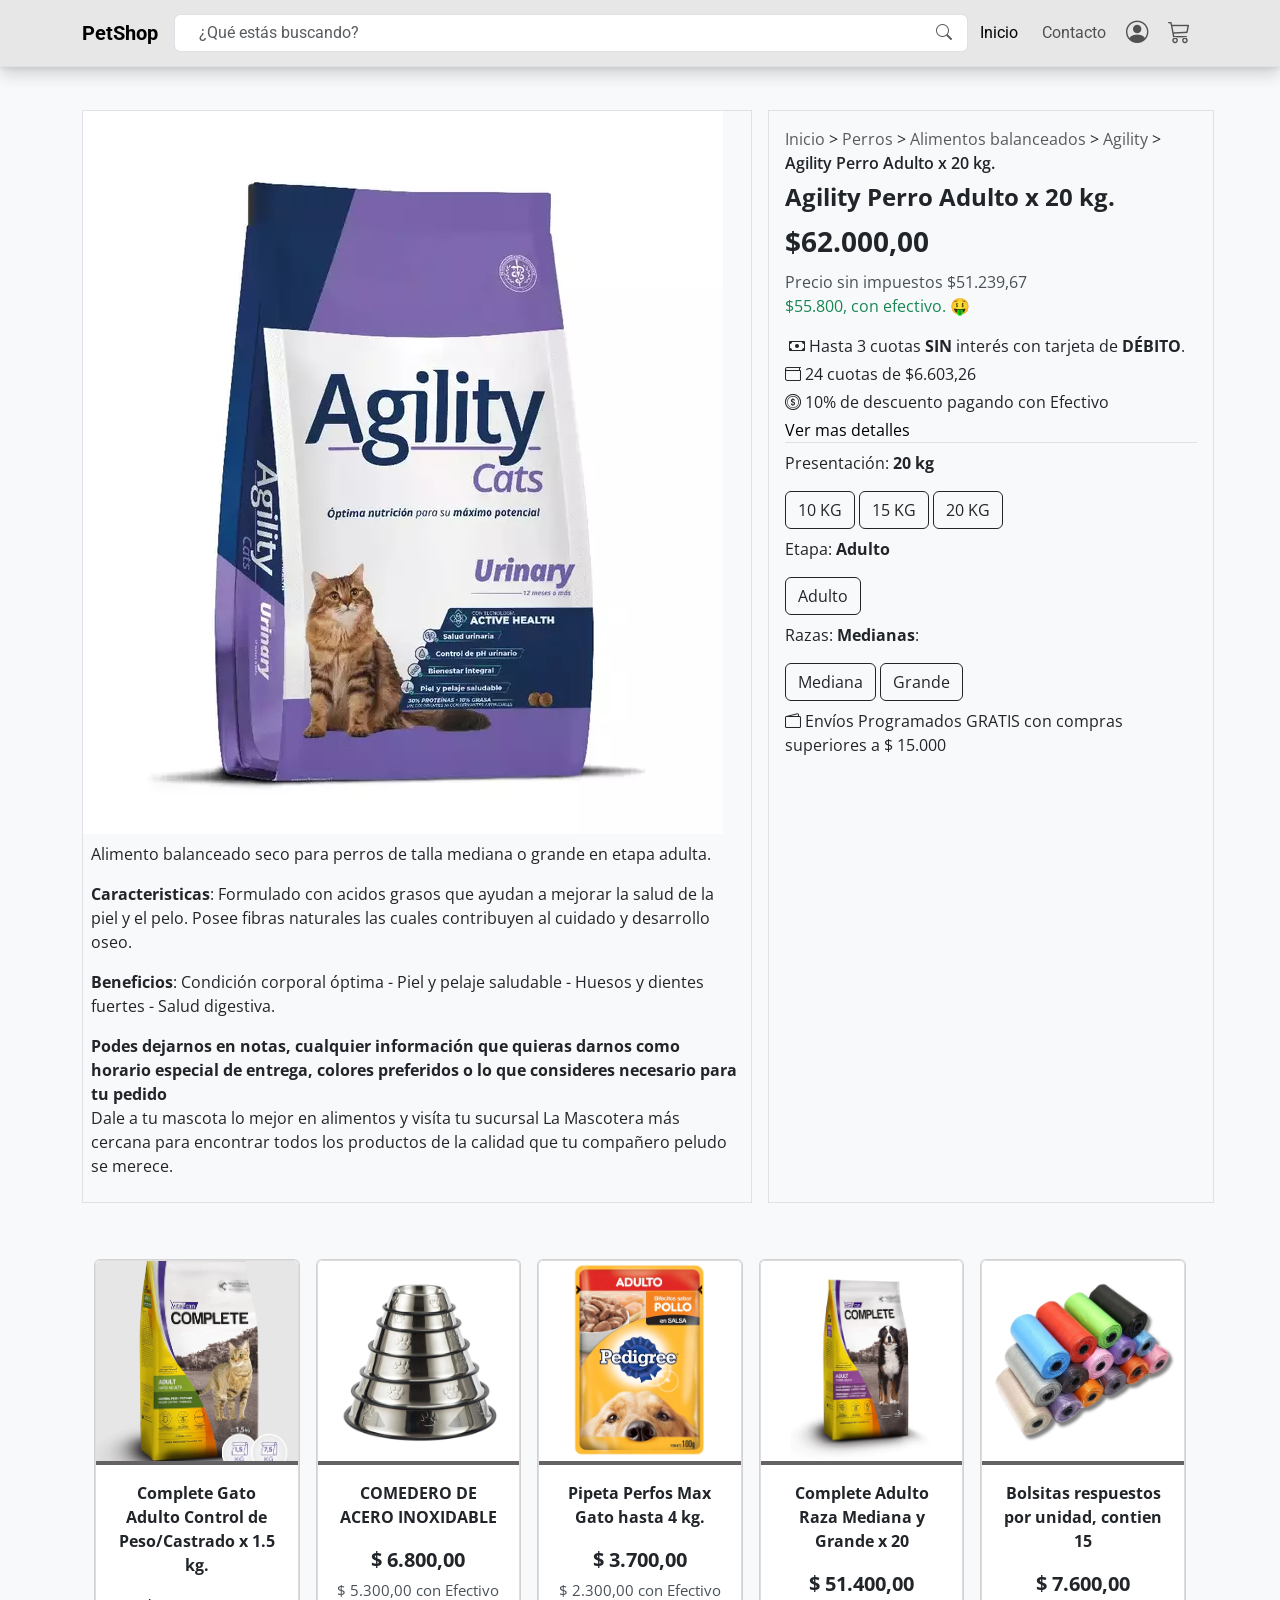
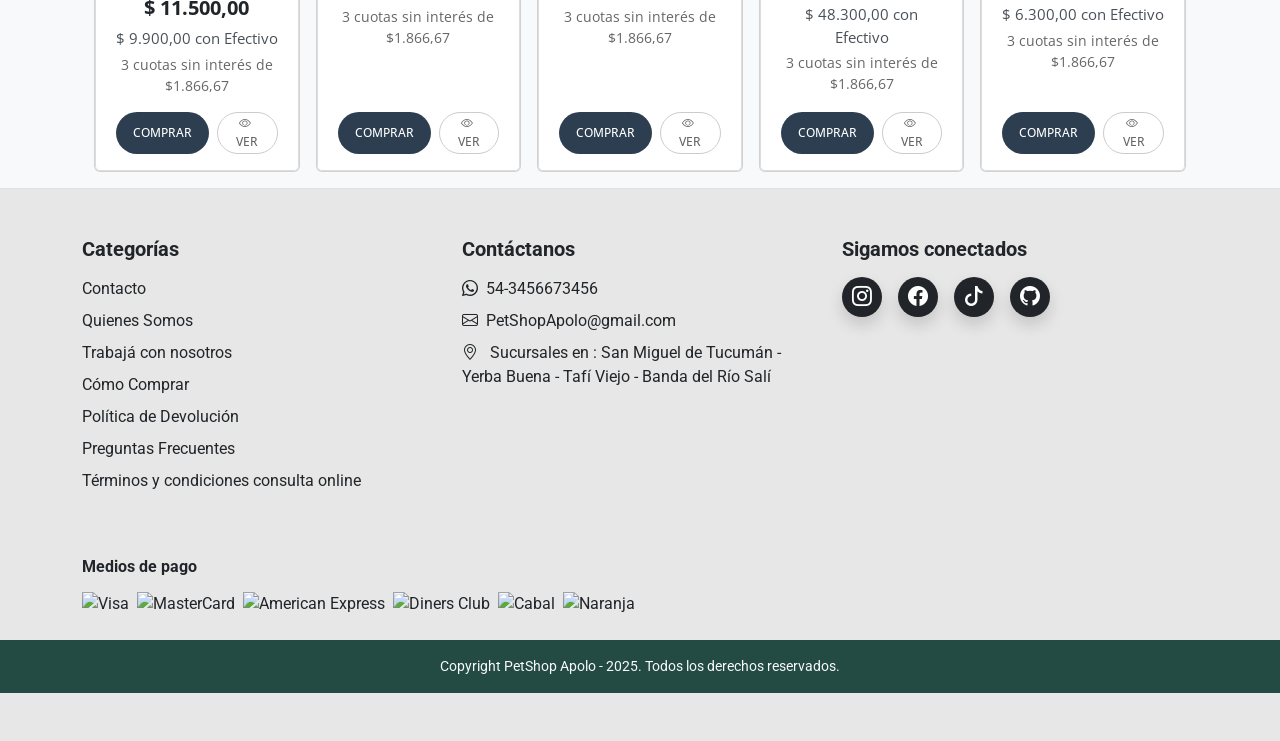
==== pages/AgilityGatos.html @ 89989ded "Se creo y agrego contenido a la pagina de producto agility, se agrego img, info y grillas.." ====
<!DOCTYPE html>
<html lang="es">
  <head>
    <meta charset="UTF-8" />
    <meta name="viewport" content="width=device-width, initial-scale=1.0" />
    <meta name="description" content="" />
    <meta name="author" content="Maximiliano Ordoñez" />
    <link
      href="https://cdn.jsdelivr.net/npm/bootstrap@5.3.6/dist/css/bootstrap.min.css"
      rel="stylesheet"
      integrity="sha384-4Q6Gf2aSP4eDXB8Miphtr37CMZZQ5oXLH2yaXMJ2w8e2ZtHTl7GptT4jmndRuHDT"
      crossorigin="anonymous"
    />
    <link
      rel="stylesheet"
      href="https://cdn.jsdelivr.net/npm/bootstrap-icons@1.13.1/font/bootstrap-icons.min.css"
    />
    <link rel="stylesheet" href="../css/style.css" />
    <title>PetShop Apolo</title>
  </head>
  <body>
    <header class="navbar-header fixed-top">
      <!-- Barra principal con borde inferior -->
      <nav
        id="navbar-main"
        class="navbar navbar-expand-lg shadow-sm border-bottom footer-color"
      >
        <div class="container">
          <a class="navbar-brand fw-bold" href="/index.html">PetShop</a>

          <button
            class="navbar-toggler"
            type="button"
            data-bs-toggle="collapse"
            data-bs-target="#navbarSupportedContent"
            aria-controls="navbarSupportedContent"
            aria-expanded="false"
            aria-label="Toggle navigation"
          >
            <span class="navbar-toggler-icon"></span>
          </button>

          <div class="collapse navbar-collapse" id="navbarSupportedContent">
            <!-- Formulario de búsqueda -->
            <form
              class="position-relative w-100 w-md-75 w-lg-50 ms-auto mb-3 mb-lg-0"
              role="search"
            >
              <input
                type="search"
                class="form-control ps-4 pe-5"
                placeholder="¿Qué estás buscando?"
                aria-label="Buscar"
              />
              <i
                class="bi bi-search position-absolute top-50 end-0 translate-middle-y me-3 text-muted"
              ></i>
            </form>

            <!-- Menú de navegación -->
            <ul
              class="navbar-nav ms-auto mb-2 mb-lg-0 d-flex flex-row gap-1 align-items-center"
            >
              <li class="nav-item mx-1">
                <a class="nav-link active" href="/index.html">Inicio</a>
              </li>
              <li class="nav-item">
                <a class="nav-link" href="/pages/contacto.html">Contacto</a>
              </li>
              <!-- Iconos -->
              <li class="nav-item">
                <a
                  class="nav-link"
                  href="#"
                  data-bs-toggle="modal"
                  data-bs-target="#loginModal"
                  title="Iniciar Sesión"
                >
                  <i class="bi bi-person-circle"></i>
                </a>
              </li>
              <li class="nav-item">
                <a
                  class="nav-link"
                  href="#"
                  data-bs-toggle="modal"
                  data-bs-target="#cartModal"
                  title="Carrito de Compras"
                >
                  <i class="bi bi-cart3"></i>
                </a>
              </li>
            </ul>
          </div>
        </div>
      </nav>

      <!-- Segunda barra de navegación -->
      <nav
        id="navbar-secondary"
        class="navbar navbar-expand border-top nav-sec border-bottom p-0 sticky-second-nav shadow"
      >
        <div class="container p-0">
          <div
            class="collapse navbar-collapse justify-content-center"
            id="segundaBarra"
          >
            <ul class="navbar-nav">
              <!-- Dropdown Perros -->
              <li class="nav-item dropdown">
                <a
                  class="nav-link dropdown-toggle px-2 py-1 small text-light"
                  href="#"
                  role="button"
                  data-bs-toggle="dropdown"
                  aria-expanded="false"
                >
                  Perros
                </a>
                <ul class="dropdown-menu">
                  <li>
                    <h6 class="dropdown-header">Alimentos Balanceados</h6>
                  </li>
                  <li>
                    <a class="dropdown-item" href="#">Agility</a>
                  </li>
                  <li>
                    <a class="dropdown-item" href="#">Excellent</a>
                  </li>
                  <li>
                    <a class="dropdown-item" href="#">Eukanuba</a>
                  </li>
                  <li>
                    <a class="dropdown-item" href="#">Nutrique</a>
                  </li>
                  <li>
                    <a class="dropdown-item" href="#">Pro Plan</a>
                  </li>
                  <li>
                    <a class="dropdown-item" href="#">Old Prince</a>
                  </li>
                  <li>
                    <a class="dropdown-item" href="#">Vital Can</a>
                  </li>
                  <li><hr class="dropdown-divider" /></li>
                  <li>
                    <h6 class="dropdown-header">Accesorios</h6>
                  </li>
                  <li>
                    <a class="dropdown-item" href="#">Colchonetas y cuchas</a>
                  </li>
                  <li>
                    <a class="dropdown-item" href="#">Elementos de paseo</a>
                  </li>
                  <li>
                    <a class="dropdown-item" href="#">Snacks</a>
                  </li>
                  <li>
                    <a class="dropdown-item" href="#">Ropas</a>
                  </li>
                </ul>
              </li>

              <!-- Dropdown Gatos -->
              <li class="nav-item dropdown">
                <a
                  class="nav-link dropdown-toggle px-2 py-1 small text-light"
                  href="#"
                  role="button"
                  data-bs-toggle="dropdown"
                  aria-expanded="false"
                >
                  Gatos
                </a>
                <ul class="dropdown-menu">
                  <li>
                    <h6 class="dropdown-header">Alimentos Balanceados</h6>
                  </li>
                  <li><a class="dropdown-item" href="">Agility</a></li>
                  <li><a class="dropdown-item" href="">Sieger</a></li>
                  <li><a class="dropdown-item" href="">Excellent</a></li>
                  <li><a class="dropdown-item" href="">Vital Can</a></li>
                  <li><a class="dropdown-item" href="">Complete</a></li>
                  <li><a class="dropdown-item" href="">Trerapy</a></li>
                  <li><hr class="dropdown-divider" /></li>
                  <li>
                    <h6 class="dropdown-header">Accesorios</h6>
                  </li>
                  <li><a class="dropdown-item" href="">Comederos</a></li>
                  <li>
                    <a class="dropdown-item" href="">Trasportadores</a>
                  </li>
                  <li>
                    <a class="dropdown-item" href="#">Arenas Sanitarias</a>
                  </li>
                  <li>
                    <a class="dropdown-item" href="#">Juguetes y Rascadores</a>
                  </li>
                </ul>
              </li>

              <li class="nav-item">
                <a
                  class="nav-link px-2 py-1 small text-light"
                  href="/pages/otrasmascotas.html"
                  >Otras mascotas</a
                >
              </li>
              <li class="nav-item">
                <a class="nav-link px-2 py-1 small text-light" href="#"
                  >Promociones</a
                >
              </li>
              <li class="nav-item">
                <a class="nav-link px-2 py-1 small text-light" href="#"
                  >Nuevos Productos</a
                >
              </li>
            </ul>
          </div>
        </div>
      </nav>
    </header>
    <main class="container">
      <section class="my-4">
        <div class="grid-info">
          <div class="border">
            <div class="p2">
              <img
                src="/img/agility-cats-urinary-9a441eb477c4acb5b917315312397841-640-0.webp"
                alt=""
                class="w-auto h-50"
                loading="lazy"
              />
              <div class="p-2">
                <p class="fs-6">
                  Alimento balanceado seco para perros de talla mediana o grande
                  en etapa adulta.
                </p>
                <p class="fs-6">
                  <b>Caracteristicas</b>: Formulado con acidos grasos que ayudan
                  a mejorar la salud de la piel y el pelo. Posee fibras
                  naturales las cuales contribuyen al cuidado y desarrollo oseo.
                </p>
                <p class="fs-6">
                  <b>Beneficios</b>: Condición corporal óptima - Piel y pelaje
                  saludable - Huesos y dientes fuertes - Salud digestiva.
                </p>
                <b class="my-1 fs-6"
                  >Podes dejarnos en notas, cualquier información que quieras
                  darnos como horario especial de entrega, colores preferidos o
                  lo que consideres necesario para tu pedido</b
                >
                <p class="fs-6">
                  Dale a tu mascota lo mejor en alimentos y visíta tu sucursal
                  La Mascotera más cercana para encontrar todos los productos de
                  la calidad que tu compañero peludo se merece.
                </p>
              </div>
            </div>
          </div>
          <div class="border">
            <div class="p-3">
              <div>
                <p class="mb-0">
                  <a href="#" class="fs-6 text-muted text-decoration-none"
                    >Inicio</a
                  >
                  &gt;
                  <a href="#" class="fs-6 text-muted text-decoration-none"
                    >Perros</a
                  >
                  &gt;
                  <a href="#" class="fs-6 text-muted text-decoration-none"
                    >Alimentos balanceados</a
                  >
                  &gt;
                  <a href="#" class="fs-6 text-muted text-decoration-none"
                    >Agility</a
                  >
                  &gt;
                  <span class="fw-semibold text-dark"
                    >Agility Perro Adulto x 20 kg.</span
                  >
                </p>
              </div>
              <div class="border-bottom">
                <h4 class="my-2"><b>Agility Perro Adulto x 20 kg.</b></h4>
                <p class="my-2 fs-3"><b>$62.000,00</b></p>
                <span class="text-light-emphasis text-muted"
                  >Precio sin impuestos $51.239,67</span
                >
                <p class="d-flex align-content-center text-success">
                  $55.800, con efectivo. 🤑
                </p>
                <p class="m-1">
                  <i class="bi bi-cash"></i> Hasta 3 cuotas <b>SIN</b> interés
                  con tarjeta de <b>DÉBITO</b>.
                </p>
                <p class="my-1">
                  <i class="bi bi-wallet"></i> 24 cuotas de $6.603,26
                </p>
                <p class="my-1">
                  <i class="bi bi-coin"></i> 10% de descuento pagando con
                  Efectivo
                </p>
                <a href="#" class="text-decoration-none text-black"
                  >Ver mas detalles</a
                >
              </div>
              <div>
                <div class="mt-2">
                  <p>Presentación: <b>20 kg</b></p>
                  <a href="" class="btn btn-outline-dark">10 KG</a>
                  <a href="" class="btn btn-outline-dark">15 KG</a>
                  <a href="" class="btn btn-outline-dark">20 KG</a>
                </div>
                <div class="mt-2">
                  <p>Etapa: <b>Adulto</b></p>
                  <a href="" class="btn btn-outline-dark">Adulto</a>
                </div>
                <div class="mt-2">
                  <p>Razas: <b>Medianas</b>:</p>
                  <a href="" class="btn btn-outline-dark">Mediana</a>
                  <a href="" class="btn btn-outline-dark">Grande</a>
                </div>
              </div>
              <div class="my-2">
                <p>
                  <i class="bi bi-wallet2"></i> Envíos Programados GRATIS con
                  compras superiores a $ 15.000
                </p>
              </div>
            </div>
          </div>
        </div>
      </section>
      <div class="container">
        <div class="grid-carousel">
          <!-- Tarjeta 1 -->
          <div class="card">
            <div class="card product-card h-100">
              <img
                src="/img/Screenshot_15.png"
                alt="Producto"
                loading="lazy"
                class="card-img-top"
              />
              <div class="card-body d-flex text-center flex-column bod-top">
                <p class="card-title fw-bold">
                  Complete Gato Adulto Control de Peso/Castrado x 1.5 kg.
                </p>
                <p class="price-main mt-2 mb-0">$ 11.500,00</p>
                <p class="price-cash mt-1 mb-1">$ 9.900,00 con Efectivo</p>
                <p class="installments mb-3">
                  3 cuotas sin interés de $1.866,67
                </p>
                <div class="mt-auto d-flex justify-content-center">
                  <button class="btn btn-carousel mx-1">COMPRAR</button>
                  <button class="btn btn-eye-carousel mx-1">
                    <i class="bi bi-eye me-1"></i> VER
                  </button>
                </div>
              </div>
            </div>
          </div>
          <div class="card">
            <div class="card product-card h-100">
              <img
                src="/img/Screenshot_16.png"
                alt="Producto"
                loading="lazy"
                class="card-img-top"
              />
              <div class="card-body d-flex text-center flex-column bod-top">
                <p class="card-title fw-bold">COMEDERO DE ACERO INOXIDABLE</p>
                <p class="price-main mt-2 mb-0">$ 6.800,00</p>
                <p class="price-cash mt-1 mb-1">$ 5.300,00 con Efectivo</p>
                <p class="installments mb-3">
                  3 cuotas sin interés de $1.866,67
                </p>
                <div class="mt-auto d-flex justify-content-center">
                  <button class="btn btn-carousel mx-1">COMPRAR</button>
                  <button class="btn btn-eye-carousel mx-1">
                    <i class="bi bi-eye me-1"></i> VER
                  </button>
                </div>
              </div>
            </div>
          </div>
          <div class="card">
            <div class="card product-card h-100">
              <img
                src="/img/Screenshot_18.png"
                alt="Producto"
                loading="lazy"
                class="card-img-top"
              />
              <div class="card-body d-flex text-center flex-column bod-top">
                <p class="card-title fw-bold">
                  Pipeta Perfos Max Gato hasta 4 kg.
                </p>
                <p class="price-main mt-2 mb-0">$ 3.700,00</p>
                <p class="price-cash mt-1 mb-1">$ 2.300,00 con Efectivo</p>
                <p class="installments mb-3">
                  3 cuotas sin interés de $1.866,67
                </p>
                <div class="mt-auto d-flex justify-content-center">
                  <button class="btn btn-carousel mx-1">COMPRAR</button>
                  <button class="btn btn-eye-carousel mx-1">
                    <i class="bi bi-eye me-1"></i> VER
                  </button>
                </div>
              </div>
            </div>
          </div>
          <div class="card">
            <div class="card product-card h-100">
              <img
                src="/img/Screenshot_19.png"
                alt="Producto"
                loading="lazy"
                class="card-img-top"
              />
              <div class="card-body d-flex text-center flex-column bod-top">
                <p class="card-title fw-bold">
                  Complete Adulto Raza Mediana y Grande x 20
                </p>
                <p class="price-main mt-2 mb-0">$ 51.400,00</p>
                <p class="price-cash mt-1 mb-1">$ 48.300,00 con Efectivo</p>
                <p class="installments mb-3">
                  3 cuotas sin interés de $1.866,67
                </p>
                <div class="mt-auto d-flex justify-content-center">
                  <button class="btn btn-carousel mx-1">COMPRAR</button>
                  <button class="btn btn-eye-carousel mx-1">
                    <i class="bi bi-eye me-1"></i> VER
                  </button>
                </div>
              </div>
            </div>
          </div>
          <div class="card">
            <div class="card product-card h-100">
              <img
                src="/img/Screenshot_22.png"
                alt="Producto"
                loading="lazy"
                class="card-img-top"
              />
              <div class="card-body d-flex text-center flex-column bod-top">
                <p class="card-title fw-bold">
                  Bolsitas respuestos por unidad, contien 15
                </p>
                <p class="price-main mt-2 mb-0">$ 7.600,00</p>
                <p class="price-cash mt-1 mb-1">$ 6.300,00 con Efectivo</p>
                <p class="installments mb-3">
                  3 cuotas sin interés de $1.866,67
                </p>
                <div class="mt-auto d-flex justify-content-center">
                  <button class="btn btn-carousel mx-1">COMPRAR</button>
                  <button class="btn btn-eye-carousel mx-1">
                    <i class="bi bi-eye me-1"></i> VER
                  </button>
                </div>
              </div>
            </div>
          </div>
        </div>
      </div>
    </main>
    
    <footer class="py-5 border-top footer-color">
      <div class="container">
        <div class="row">
          <!-- Columna 1: Categorías -->
          <div class="col-12 col-md-4 col-lg-4 mb-4 text-center text-md-start">
            <h5 class="fw-bold mb-3">Categorías</h5>
            <ul class="list-unstyled">
              <li>
                <a href="#" class="text-dark text-decoration-none d-block mb-2"
                  >Contacto</a
                >
              </li>
              <li>
                <a href="#" class="text-dark text-decoration-none d-block mb-2"
                  >Quienes Somos</a
                >
              </li>
              <li>
                <a href="#" class="text-dark text-decoration-none d-block mb-2"
                  >Trabajá con nosotros</a
                >
              </li>
              <li>
                <a href="#" class="text-dark text-decoration-none d-block mb-2"
                  >Cómo Comprar</a
                >
              </li>
              <li>
                <a href="#" class="text-dark text-decoration-none d-block mb-2"
                  >Política de Devolución</a
                >
              </li>
              <li>
                <a href="#" class="text-dark text-decoration-none d-block mb-2"
                  >Preguntas Frecuentes</a
                >
              </li>
              <li>
                <a href="#" class="text-dark text-decoration-none d-block"
                  >Términos y condiciones consulta online</a
                >
              </li>
            </ul>
          </div>

          <!-- Columna 2: Contacto -->
          <div class="col-12 col-md-4 col-lg-4 mb-4 text-center text-md-start">
            <h5 class="fw-bold mb-3">Contáctanos</h5>
            <ul class="list-unstyled">
              <li class="mb-2">
                <i class="bi bi-whatsapp me-2"></i>54-3456673456
              </li>
              <li class="mb-2">
                <i class="bi bi-envelope me-2"></i>PetShopApolo@gmail.com
              </li>
              <li>
                <i class="bi bi-geo-alt me-2"></i> Sucursales en : San Miguel de
                Tucumán - Yerba Buena - Tafí Viejo - Banda del Río Salí
              </li>
            </ul>
          </div>

          <!-- Columna 3: Redes Sociales -->
          <div class="col-12 col-md-4 col-lg-4 text-center text-md-start">
            <h5 class="fw-bold mb-3">Sigamos conectados</h5>
            <div
              class="d-flex gap-3 justify-content-center justify-content-md-start"
            >
              <a href="#" class="icono-redes shadow">
                <i class="bi bi-instagram fs-5"></i>
              </a>
              <a href="#" class="icono-redes shadow">
                <i class="bi bi-facebook fs-5"></i>
              </a>
              <a href="#" class="icono-redes shadow">
                <i class="bi bi-tiktok fs-5"></i>
              </a>
              <a href="#" class="icono-redes shadow">
                <i class="bi bi-github fs-5"></i>
              </a>
            </div>
          </div>

          <!-- Columna 4: Medios De Pados -->
          <div class="container py-4 text-center text-md-start">
            <div class="row">
              <div class="col-12">
                <h6 class="fw-bold mb-3">Medios de pago</h6>
                <div class="d-flex flex-wrap gap-2 align-items-center">
                  <!-- Reemplazá los src por tus imágenes reales -->
                  <img
                    src="https://img.icons8.com/color/48/000000/visa.png"
                    alt="Visa"
                  />
                  <img
                    src="https://img.icons8.com/color/48/000000/mastercard.png"
                    alt="MasterCard"
                  />
                  <img
                    src="https://img.icons8.com/color/48/000000/amex.png"
                    alt="American Express"
                  />
                  <img
                    src="https://img.icons8.com/color/48/000000/diners-club.png"
                    alt="Diners Club"
                  />
                  <img
                    src="https://img.icons8.com/color/48/000000/bank-card-back-side.png"
                    alt="Cabal"
                  />
                  <img
                    src="https://img.icons8.com/color/48/000000/bank-card-front-side.png"
                    alt="Naranja"
                  />
                </div>
              </div>
            </div>
          </div>
        </div>
      </div>

      <!-- Pie de Footer-->
      <div class="py-3 pie-footer">
        <div
          class="container d-flex flex-column flex-md-row justify-content-center align-items-center small"
        >
          <p class="mb-2 mb-md-0 text-light">
            Copyright PetShop Apolo - 2025. Todos los derechos reservados.
          </p>
        </div>
      </div>
    </footer>

    <script
      src="https://cdn.jsdelivr.net/npm/bootstrap@5.3.6/dist/js/bootstrap.bundle.min.js"
      integrity="sha384-j1CDi7MgGQ12Z7Qab0qlWQ/Qqz24Gc6BM0thvEMVjHnfYGF0rmFCozFSxQBxwHKO"
      crossorigin="anonymous"
    ></script>
    <script src="/js/app.js"></script>
  </body>
</html>
---- css/style.css ----
@import url("https://fonts.googleapis.com/css2?family=Open+Sans:ital,wght@0,300..800;1,300..800&family=Roboto:ital,wght@0,100..900;1,100..900&display=swap");

body {
  padding-top: 70px;
  background-color: #f8f9fa;
}

html,
body {
  height: 100%;
  margin: 0;
  display: flex;
  flex-direction: column;
}

main {
  flex: 1;
  display: flex;
  flex-direction: column;
  font-family: "Open Sans", sans-serif;
}

#navbar-main {
  z-index: 30; /* Debe ser mayor que la segunda barra */
}

#navbar-secondary {
  transition: transform 0.3s ease-in-out;
  z-index: 20; /* Un valor menor que la primera barra */
}

nav {
  font-family: "Roboto", sans-serif;
}

.navbar-nav .nav-link i {
  font-size: 1.4rem;
}

footer {
  font-size: 16px;
  font-family: "Roboto", sans-serif;
}

/* Ajuste para que el formulario no se encoja en pantallas pequeñas */
@media (max-width: 992px) {
  .navbar-collapse {
    margin-top: 1rem;
  }
  .w-50.mx-auto {
    width: 100% !important;
    margin-bottom: 1rem;
  }
}

/* Contenedor del submenú */
.dropdown-submenu {
  position: relative;
}
.dropdown-submenu .dropdown-menu {
  top: 0;
  right: 100%;
  left: auto;
  margin-left: 0;
  margin-right: 0.1rem;
  margin-top: -0.6rem;
}

.dropdown-submenu:hover > .dropdown-menu {
  display: block;
}

.dropdown-submenu > a:after {
  display: block;
  content: " ";
  float: right;
  width: 0;
  height: 0;
  border-color: transparent;
  border-style: solid;
  border-width: 5px 5px 5px 0;
  border-right-color: currentColor;
  margin-top: 5px;
  margin-right: -10px;
}

.icono-redes {
  background-color: #212529;
  color: #ffffff;
  border-radius: 50%;
  width: 40px;
  height: 40px;
  display: flex;
  align-items: center;
  justify-content: center;
}

.footer-color {
  background-color: #e6e7e6;
  width: 100%;
}
.pie-footer {
  background-color: #234b43;
}

.nav-sec {
  background-color: #0e6856;
}
.button {
  padding: 4px 20px;
  width: 100%;
  border: none;
  outline: none;
  background-color: #151515ef;
  color: #eee;
  border-radius: 18px;
  text-decoration: none;
  display: flex;
  justify-content: center;
  align-items: center;
  font-weight: 600;
  cursor: pointer;
  transition: all 0.25s ease-out;
}

.button:hover {
  transform: translateY(-3px);
  box-shadow: 0 1px 2px rgba(0, 0, 0, 1), 0 5px 10px rgba(0, 0, 0, 0.4);
}

.button-span {
  color: #aaa;
}

/* Estilo opcional para la segunda barra */
.navbar.bg-light {
  font-size: 0.9rem;
}

.navbar.bg-light .nav-link {
  color: #495057;
  padding: 0.5rem 1rem;
}

.navbar.bg-light .nav-link:hover,
.navbar.bg-light .dropdown-item:hover {
  background-color: #e9ecef;
  color: #212529;
}

@media (max-width: 768px) {
  .navbar-nav {
    flex-direction: row;
    flex-wrap: wrap;
    justify-content: center;
  }

  .nav-item {
    flex-grow: 1;
    text-align: center;
  }
}

/**/
nav se oculta .sticky-second-nav {
  transition: transform 0.3s ease;
}
.sticky-second-nav.hidden {
  transform: translateY(100%);
}

.bod-top {
  border-top: 4px solid rgba(24, 21, 21, 0.671);
}



/* Estilo base de la tarjeta */
.product-card {
  border: 1px solid #ddd;
  border-radius: 5px;
  overflow: hidden;
  transition: box-shadow 0.5s ease-in-out;
  height: 100%;
}

.product-card:hover {
  box-shadow: 0 4px 12px rgba(0, 0, 0, 0.3);
}

.card-img-top {
  object-fit: cover;
  height: 200px;
}

.price-main {
  font-size: 20px;
  font-weight: bold;
  color: #212529;
}

.price-cash {
  color: #495057;
  font-size: 15px;
}

.installments {
  font-size: 14px;
  color: #666;
}

/*Botones de cards*/
.btn-custom {
  background-color: #2c3e50;
  color: white;
  border-radius: 30px;
  padding: 6px 16px;
  font-size: 14px;
  font-weight: 500;
  transition: box-shadow 0.3s ease-in-out;
}

.btn-custom:hover {
  background-color: #1f2b37;
  color: #ffffff;
  box-shadow: 0 4px 12px rgba(0, 0, 0, 0.3);
}

.btn-eye {
  border-radius: 30px;
  padding: 6px 16px;
  font-size: 14px;
  font-weight: 500;
  color: #666;
  border: 1px solid #ccc;
  transition: box-shadow 0.3s ease-in-out;
}

.btn-eye:hover {
  background-color: #f1f1f1;
  box-shadow: 0 4px 12px rgba(0, 0, 0, 0.3);
}

.hide-nav {
  transform: translateY(-100%);
  transition: transform 0.3s ease-in-out;
}

.divisor {
  border: 1px solid #212529;
}

.carousel-img {
  width: auto;
  height: 400px;
  object-fit: cover;
}

/* Btn para las card del carousel */
.btn-carousel {
  background-color: #2c3e50;
  color: white;
  border-radius: 30px;
  padding: 2px 16px;
  font-size: 12px;
  font-weight: 500;
  transition: box-shadow 0.3s ease-in-out;
}

.btn-eye-carousel {
  border-radius: 30px;
  padding: 2px 16px;
  font-size: 12px;
  font-weight: 500;
  color: #666;
  border: 1px solid #ccc;
  transition: box-shadow 0.3s ease-in-out;
}

.btn-carousel:hover {
  background-color: #1f2b37;
  color: #ffffff;
  box-shadow: 0 4px 12px rgba(0, 0, 0, 0.3);
}

.btn-eye-carousel:hover {
  background-color: #f1f1f1;
  box-shadow: 0 4px 12px rgba(0, 0, 0, 0.3);
}

/*Contacto*/
.grid-contacto {
  display: grid;
  grid-template-columns: repeat(2, 1fr); /* 1 columna por defecto (mobile-first) */
  gap: 10px;
  padding: 10px;
}

.item {
  padding: 20px;
  text-align: center;
}

@media (min-width: 768px) {
  .grid-container {
    grid-template-columns: repeat(1, 1fr); /* 2 columnas en pantallas grandes */
  }
}

/* Grilla index */
.grid-container {
  display: grid;
  grid-template-columns: repeat(auto-fill, minmax(210px, 1fr));
  gap: 1rem;
  padding: 1rem 0;
}
/* Grilla index carousel */
.grid-carousel {
  display: grid;
  grid-template-columns: repeat(auto-fill, minmax(200px, 1fr));
  gap: 1rem;
  padding: 1rem 0;
}

.card-wrapper {
  display: flex;
  flex-direction: column;
  height: 100%;
}

/*Grilla productos-info*/

.grid-info {
  display: grid;
  grid-template-columns: 60% 40%;
  gap: 1rem;
  padding: 1rem 0;
}

/* Para pantallas menores a 768px (medianas y pequeñas) */
@media (max-width: 768px) {
  .grid-info {
    grid-template-columns: 1fr;
  }
}



form label {
  text-align: left;
  display: block;
}

.Sombra {
  box-shadow: 0 8px 20px rgba(0, 0, 0, 0.4), 0 4px 6px rgba(0, 0, 0, 0.2);
}
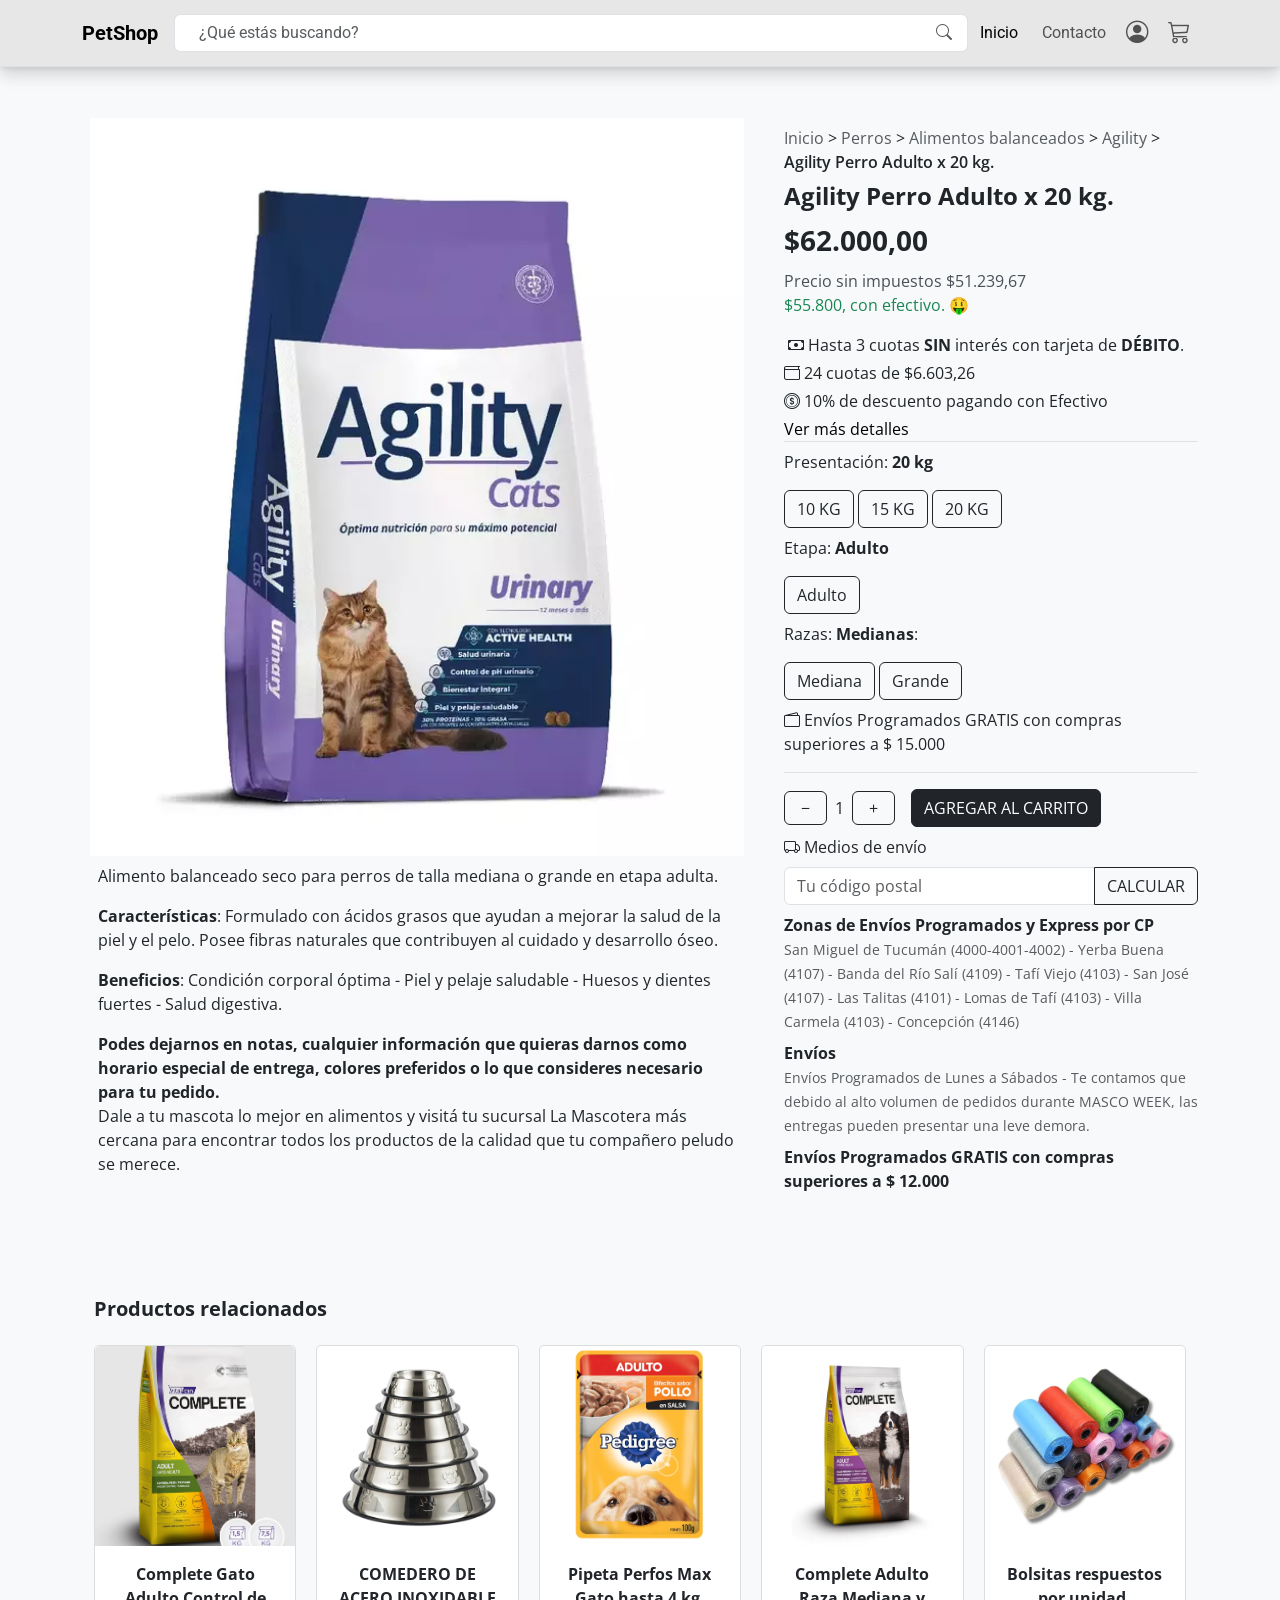
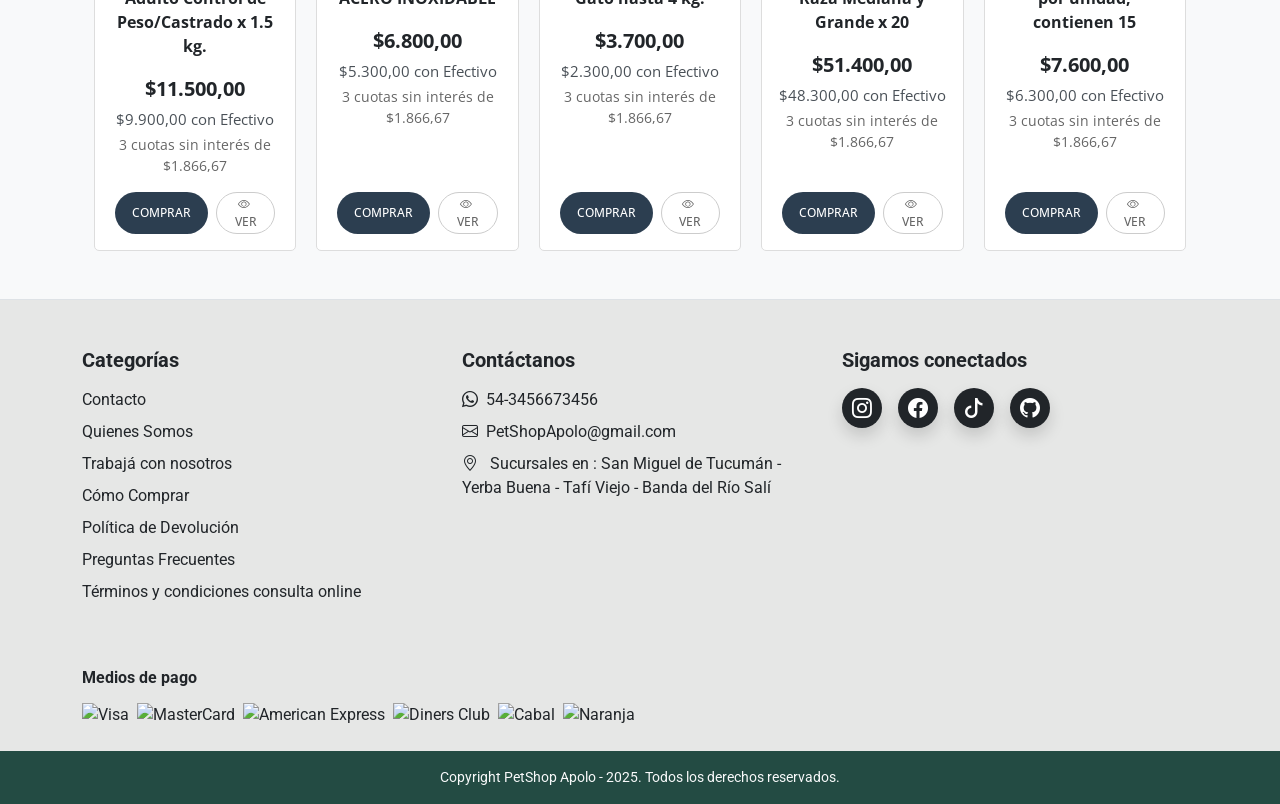
==== commit f6be9c4a: "Se agrego scroll en las crads del final para dispositivo mobiles, y se agrego orden diferente segun " ====
--- a/pages/AgilityGatos.html
+++ b/pages/AgilityGatos.html
@@ -224,42 +224,48 @@
     <main class="container">
       <section class="my-4">
         <div class="grid-info">
-          <div class="border">
-            <div class="p2">
+          <!--div del contenido superior (imagen, descripcion, precio)-->
+          <div class="p-2">
+            <!-- Imagen principal-->
+            <div class="main-image-container producto-imagen">
               <img
                 src="/img/agility-cats-urinary-9a441eb477c4acb5b917315312397841-640-0.webp"
-                alt=""
-                class="w-auto h-50"
+                alt="Agility Gato Urinario"
+                class="w-100"
                 loading="lazy"
               />
-              <div class="p-2">
-                <p class="fs-6">
-                  Alimento balanceado seco para perros de talla mediana o grande
-                  en etapa adulta.
-                </p>
-                <p class="fs-6">
-                  <b>Caracteristicas</b>: Formulado con acidos grasos que ayudan
-                  a mejorar la salud de la piel y el pelo. Posee fibras
-                  naturales las cuales contribuyen al cuidado y desarrollo oseo.
-                </p>
-                <p class="fs-6">
-                  <b>Beneficios</b>: Condición corporal óptima - Piel y pelaje
-                  saludable - Huesos y dientes fuertes - Salud digestiva.
-                </p>
-                <b class="my-1 fs-6"
-                  >Podes dejarnos en notas, cualquier información que quieras
-                  darnos como horario especial de entrega, colores preferidos o
-                  lo que consideres necesario para tu pedido</b
-                >
-                <p class="fs-6">
-                  Dale a tu mascota lo mejor en alimentos y visíta tu sucursal
-                  La Mascotera más cercana para encontrar todos los productos de
-                  la calidad que tu compañero peludo se merece.
-                </p>
-              </div>
-            </div>
-          </div>
-          <div class="border">
+            </div>
+
+            <!-- Descripción del producto-->
+            <div class="p-2 producto-info">
+              <p class="fs-6">
+                Alimento balanceado seco para perros de talla mediana o grande
+                en etapa adulta.
+              </p>
+              <p class="fs-6">
+                <b>Características</b>: Formulado con ácidos grasos que ayudan a
+                mejorar la salud de la piel y el pelo. Posee fibras naturales
+                que contribuyen al cuidado y desarrollo óseo.
+              </p>
+              <p class="fs-6">
+                <b>Beneficios</b>: Condición corporal óptima - Piel y pelaje
+                saludable - Huesos y dientes fuertes - Salud digestiva.
+              </p>
+              <b class="my-1 fs-6">
+                Podes dejarnos en notas, cualquier información que quieras
+                darnos como horario especial de entrega, colores preferidos o lo
+                que consideres necesario para tu pedido.
+              </b>
+              <p class="fs-6">
+                Dale a tu mascota lo mejor en alimentos y visitá tu sucursal La
+                Mascotera más cercana para encontrar todos los productos de la
+                calidad que tu compañero peludo se merece.
+              </p>
+            </div>
+          </div>
+
+          <!-- Columna de precios e info-->
+          <div class="producto-precio">
             <div class="p-3">
               <div>
                 <p class="mb-0">
@@ -305,9 +311,10 @@
                   Efectivo
                 </p>
                 <a href="#" class="text-decoration-none text-black"
-                  >Ver mas detalles</a
-                >
-              </div>
+                  >Ver más detalles</a
+                >
+              </div>
+
               <div>
                 <div class="mt-2">
                   <p>Presentación: <b>20 kg</b></p>
@@ -325,152 +332,188 @@
                   <a href="" class="btn btn-outline-dark">Grande</a>
                 </div>
               </div>
+
               <div class="my-2">
                 <p>
                   <i class="bi bi-wallet2"></i> Envíos Programados GRATIS con
                   compras superiores a $ 15.000
                 </p>
               </div>
+
+              <!-- NUEVA SECCIÓN DE ENVÍOS -->
+              <div class="mt-3 border-top pt-3">
+                <div class="d-flex align-items-center mb-2">
+                  <button class="btn btn-outline-dark px-3 py-1">−</button>
+                  <span class="mx-2">1</span>
+                  <button class="btn btn-outline-dark px-3 py-1">+</button>
+                  <button class="btn btn-dark ms-3">AGREGAR AL CARRITO</button>
+                </div>
+
+                <div class="mb-2">
+                  <i class="bi bi-truck"></i> Medios de envío
+                </div>
+
+                <div class="input-group mb-2">
+                  <input
+                    type="text"
+                    class="form-control"
+                    placeholder="Tu código postal"
+                  />
+                  <button class="btn btn-outline-dark">CALCULAR</button>
+                </div>
+
+                <div class="mb-2">
+                  <strong>Zonas de Envíos Programados y Express por CP</strong
+                  ><br />
+                  <small class="text-muted">
+                    San Miguel de Tucumán (4000-4001-4002) - Yerba Buena (4107)
+                    - Banda del Río Salí (4109) - Tafí Viejo (4103) - San José
+                    (4107) - Las Talitas (4101) - Lomas de Tafí (4103) - Villa
+                    Carmela (4103) - Concepción (4146)
+                  </small>
+                </div>
+
+                <div class="mb-2">
+                  <strong>Envíos</strong><br />
+                  <small class="text-muted">
+                    Envíos Programados de Lunes a Sábados - Te contamos que
+                    debido al alto volumen de pedidos durante MASCO WEEK, las
+                    entregas pueden presentar una leve demora.
+                  </small>
+                </div>
+
+                <div>
+                  <strong
+                    >Envíos Programados GRATIS con compras superiores a $
+                    12.000</strong
+                  >
+                </div>
+              </div>
+              <!-- FIN NUEVA SECCIÓN -->
             </div>
           </div>
         </div>
       </section>
-      <div class="container">
-        <div class="grid-carousel">
-          <!-- Tarjeta 1 -->
-          <div class="card">
-            <div class="card product-card h-100">
-              <img
-                src="/img/Screenshot_15.png"
-                alt="Producto"
-                loading="lazy"
-                class="card-img-top"
-              />
-              <div class="card-body d-flex text-center flex-column bod-top">
-                <p class="card-title fw-bold">
-                  Complete Gato Adulto Control de Peso/Castrado x 1.5 kg.
-                </p>
-                <p class="price-main mt-2 mb-0">$ 11.500,00</p>
-                <p class="price-cash mt-1 mb-1">$ 9.900,00 con Efectivo</p>
-                <p class="installments mb-3">
-                  3 cuotas sin interés de $1.866,67
-                </p>
-                <div class="mt-auto d-flex justify-content-center">
-                  <button class="btn btn-carousel mx-1">COMPRAR</button>
-                  <button class="btn btn-eye-carousel mx-1">
-                    <i class="bi bi-eye me-1"></i> VER
-                  </button>
-                </div>
-              </div>
-            </div>
-          </div>
-          <div class="card">
-            <div class="card product-card h-100">
-              <img
-                src="/img/Screenshot_16.png"
-                alt="Producto"
-                loading="lazy"
-                class="card-img-top"
-              />
-              <div class="card-body d-flex text-center flex-column bod-top">
-                <p class="card-title fw-bold">COMEDERO DE ACERO INOXIDABLE</p>
-                <p class="price-main mt-2 mb-0">$ 6.800,00</p>
-                <p class="price-cash mt-1 mb-1">$ 5.300,00 con Efectivo</p>
-                <p class="installments mb-3">
-                  3 cuotas sin interés de $1.866,67
-                </p>
-                <div class="mt-auto d-flex justify-content-center">
-                  <button class="btn btn-carousel mx-1">COMPRAR</button>
-                  <button class="btn btn-eye-carousel mx-1">
-                    <i class="bi bi-eye me-1"></i> VER
-                  </button>
-                </div>
-              </div>
-            </div>
-          </div>
-          <div class="card">
-            <div class="card product-card h-100">
-              <img
-                src="/img/Screenshot_18.png"
-                alt="Producto"
-                loading="lazy"
-                class="card-img-top"
-              />
-              <div class="card-body d-flex text-center flex-column bod-top">
-                <p class="card-title fw-bold">
-                  Pipeta Perfos Max Gato hasta 4 kg.
-                </p>
-                <p class="price-main mt-2 mb-0">$ 3.700,00</p>
-                <p class="price-cash mt-1 mb-1">$ 2.300,00 con Efectivo</p>
-                <p class="installments mb-3">
-                  3 cuotas sin interés de $1.866,67
-                </p>
-                <div class="mt-auto d-flex justify-content-center">
-                  <button class="btn btn-carousel mx-1">COMPRAR</button>
-                  <button class="btn btn-eye-carousel mx-1">
-                    <i class="bi bi-eye me-1"></i> VER
-                  </button>
-                </div>
-              </div>
-            </div>
-          </div>
-          <div class="card">
-            <div class="card product-card h-100">
-              <img
-                src="/img/Screenshot_19.png"
-                alt="Producto"
-                loading="lazy"
-                class="card-img-top"
-              />
-              <div class="card-body d-flex text-center flex-column bod-top">
-                <p class="card-title fw-bold">
-                  Complete Adulto Raza Mediana y Grande x 20
-                </p>
-                <p class="price-main mt-2 mb-0">$ 51.400,00</p>
-                <p class="price-cash mt-1 mb-1">$ 48.300,00 con Efectivo</p>
-                <p class="installments mb-3">
-                  3 cuotas sin interés de $1.866,67
-                </p>
-                <div class="mt-auto d-flex justify-content-center">
-                  <button class="btn btn-carousel mx-1">COMPRAR</button>
-                  <button class="btn btn-eye-carousel mx-1">
-                    <i class="bi bi-eye me-1"></i> VER
-                  </button>
-                </div>
-              </div>
-            </div>
-          </div>
-          <div class="card">
-            <div class="card product-card h-100">
-              <img
-                src="/img/Screenshot_22.png"
-                alt="Producto"
-                loading="lazy"
-                class="card-img-top"
-              />
-              <div class="card-body d-flex text-center flex-column bod-top">
-                <p class="card-title fw-bold">
-                  Bolsitas respuestos por unidad, contien 15
-                </p>
-                <p class="price-main mt-2 mb-0">$ 7.600,00</p>
-                <p class="price-cash mt-1 mb-1">$ 6.300,00 con Efectivo</p>
-                <p class="installments mb-3">
-                  3 cuotas sin interés de $1.866,67
-                </p>
-                <div class="mt-auto d-flex justify-content-center">
-                  <button class="btn btn-carousel mx-1">COMPRAR</button>
-                  <button class="btn btn-eye-carousel mx-1">
-                    <i class="bi bi-eye me-1"></i> VER
-                  </button>
-                </div>
+      <!--cards- con scroll-->
+      <section class="container my-5">
+        <h5 class="mb-4 fw-bold scroll-wrapper">Productos relacionados</h5>
+        <div class="productos-grid">
+          <!-- Card 1 -->
+          <div class="card product-card">
+            <img
+              src="/img/Screenshot_15.png"
+              alt="Producto"
+              class="card-img-top"
+            />
+            <div class="card-body text-center d-flex flex-column">
+              <p class="card-title fw-bold">
+                Complete Gato Adulto Control de Peso/Castrado x 1.5 kg.
+              </p>
+              <p class="price-main mt-2 mb-0">$11.500,00</p>
+              <p class="price-cash mt-1 mb-1">$9.900,00 con Efectivo</p>
+              <p class="installments mb-3">3 cuotas sin interés de $1.866,67</p>
+              <div class="mt-auto d-flex justify-content-center">
+                <button class="btn btn-carousel mx-1">COMPRAR</button>
+                <button class="btn btn-eye-carousel mx-1">
+                  <i class="bi bi-eye me-1"></i> VER
+                </button>
+              </div>
+            </div>
+          </div>
+
+          <!-- Card 2 -->
+          <div class="card product-card">
+            <img
+              src="/img/Screenshot_16.png"
+              alt="Producto"
+              class="card-img-top"
+            />
+            <div class="card-body text-center d-flex flex-column">
+              <p class="card-title fw-bold">COMEDERO DE ACERO INOXIDABLE</p>
+              <p class="price-main mt-2 mb-0">$6.800,00</p>
+              <p class="price-cash mt-1 mb-1">$5.300,00 con Efectivo</p>
+              <p class="installments mb-3">3 cuotas sin interés de $1.866,67</p>
+              <div class="mt-auto d-flex justify-content-center">
+                <button class="btn btn-carousel mx-1">COMPRAR</button>
+                <button class="btn btn-eye-carousel mx-1">
+                  <i class="bi bi-eye me-1"></i> VER
+                </button>
+              </div>
+            </div>
+          </div>
+
+          <!-- Card 3 -->
+          <div class="card product-card">
+            <img
+              src="/img/Screenshot_18.png"
+              alt="Producto"
+              class="card-img-top"
+            />
+            <div class="card-body text-center d-flex flex-column">
+              <p class="card-title fw-bold">
+                Pipeta Perfos Max Gato hasta 4 kg.
+              </p>
+              <p class="price-main mt-2 mb-0">$3.700,00</p>
+              <p class="price-cash mt-1 mb-1">$2.300,00 con Efectivo</p>
+              <p class="installments mb-3">3 cuotas sin interés de $1.866,67</p>
+              <div class="mt-auto d-flex justify-content-center">
+                <button class="btn btn-carousel mx-1">COMPRAR</button>
+                <button class="btn btn-eye-carousel mx-1">
+                  <i class="bi bi-eye me-1"></i> VER
+                </button>
+              </div>
+            </div>
+          </div>
+
+          <!-- Card 4 -->
+          <div class="card product-card">
+            <img
+              src="/img/Screenshot_19.png"
+              alt="Producto"
+              class="card-img-top"
+            />
+            <div class="card-body text-center d-flex flex-column">
+              <p class="card-title fw-bold">
+                Complete Adulto Raza Mediana y Grande x 20
+              </p>
+              <p class="price-main mt-2 mb-0">$51.400,00</p>
+              <p class="price-cash mt-1 mb-1">$48.300,00 con Efectivo</p>
+              <p class="installments mb-3">3 cuotas sin interés de $1.866,67</p>
+              <div class="mt-auto d-flex justify-content-center">
+                <button class="btn btn-carousel mx-1">COMPRAR</button>
+                <button class="btn btn-eye-carousel mx-1">
+                  <i class="bi bi-eye me-1"></i> VER
+                </button>
+              </div>
+            </div>
+          </div>
+
+          <!-- Card 5 -->
+          <div class="card product-card">
+            <img
+              src="/img/Screenshot_22.png"
+              alt="Producto"
+              class="card-img-top"
+            />
+            <div class="card-body text-center d-flex flex-column">
+              <p class="card-title fw-bold">
+                Bolsitas respuestos por unidad, contienen 15
+              </p>
+              <p class="price-main mt-2 mb-0">$7.600,00</p>
+              <p class="price-cash mt-1 mb-1">$6.300,00 con Efectivo</p>
+              <p class="installments mb-3">3 cuotas sin interés de $1.866,67</p>
+              <div class="mt-auto d-flex justify-content-center">
+                <button class="btn btn-carousel mx-1">COMPRAR</button>
+                <button class="btn btn-eye-carousel mx-1">
+                  <i class="bi bi-eye me-1"></i> VER
+                </button>
               </div>
             </div>
           </div>
         </div>
-      </div>
+      </section>
     </main>
-    
-    <footer class="py-5 border-top footer-color">
+    <footer class="pt-5 border-top footer-color">
       <div class="container">
         <div class="row">
           <!-- Columna 1: Categorías -->
@@ -602,7 +645,6 @@
         </div>
       </div>
     </footer>
-
     <script
       src="https://cdn.jsdelivr.net/npm/bootstrap@5.3.6/dist/js/bootstrap.bundle.min.js"
       integrity="sha384-j1CDi7MgGQ12Z7Qab0qlWQ/Qqz24Gc6BM0thvEMVjHnfYGF0rmFCozFSxQBxwHKO"
--- a/css/style.css
+++ b/css/style.css
@@ -173,8 +173,6 @@
   border-top: 4px solid rgba(24, 21, 21, 0.671);
 }
 
-
-
 /* Estilo base de la tarjeta */
 .product-card {
   border: 1px solid #ddd;
@@ -291,7 +289,10 @@
 /*Contacto*/
 .grid-contacto {
   display: grid;
-  grid-template-columns: repeat(2, 1fr); /* 1 columna por defecto (mobile-first) */
+  grid-template-columns: repeat(
+    2,
+    1fr
+  ); /* 1 columna por defecto (mobile-first) */
   gap: 10px;
   padding: 10px;
 }
@@ -344,8 +345,6 @@
   }
 }
 
-
-
 form label {
   text-align: left;
   display: block;
@@ -353,4 +352,108 @@
 
 .Sombra {
   box-shadow: 0 8px 20px rgba(0, 0, 0, 0.4), 0 4px 6px rgba(0, 0, 0, 0.2);
-}+}
+
+.main-image-container {
+  position: relative;
+  overflow: hidden;
+}
+.main-image-container img:hover {
+  transform: scale(1.1);
+  transition: transform 0.3s ease;
+}
+.thumbnail-gallery {
+  display: flex;
+  gap: 0.5rem;
+  margin-top: 10px;
+}
+.thumbnail-gallery img {
+  width: 60px;
+  height: auto;
+  cursor: pointer;
+  border: 1px solid #ccc;
+  border-radius: 4px;
+  transition: border 0.3s;
+}
+.thumbnail-gallery img:hover {
+  border-color: #007bff;
+}
+.product-tag {
+  background-color: #ffc107;
+  color: #000;
+  padding: 5px 10px;
+  display: inline-block;
+  font-weight: bold;
+  border-radius: 4px;
+  margin-bottom: 10px;
+}
+.btn-buy {
+  background-color: #198754;
+  color: white;
+  font-weight: bold;
+  transition: 0.3s;
+}
+.btn-buy:hover {
+  background-color: #157347;
+}
+
+/* Grid de cards en pagina producto */
+.productos-grid {
+  display: grid;
+  grid-template-columns: repeat(
+    5,
+    minmax(250px, 1fr)
+  ); 
+  gap: 15px; 
+  overflow-x: auto; 
+  -webkit-overflow-scrolling: touch; 
+  padding-bottom: 10px; 
+  padding-left: 20px;
+  padding-right: 20px; 
+  scroll-snap-type: x mandatory;
+}
+
+.product-card {
+  scroll-snap-align: start; 
+  min-width: 250px; 
+}
+
+/* Para pantallas más grandes (desktop) */
+@media (min-width: 768px) {
+  .productos-grid {
+    display: grid;
+    grid-template-columns: repeat(5, 1fr);
+    gap: 20px; 
+    overflow-x: visible; 
+    padding: 0; 
+  }
+
+  .product-card {
+    min-width: auto;
+    max-width: none;
+  }
+}
+
+/* Orden por defecto (desktop) */
+.producto-imagen {
+  order: 1;
+}
+.producto-info {
+  order: 2;
+}
+.producto-precio {
+  order: 3;
+}
+
+/* Orden en móviles (menos de 768px) */
+@media (max-width: 767px) {
+  .producto-imagen {
+    order: 1;
+  }
+  .producto-info {
+    order: 3; /* la info pasa al final */
+  }
+  .producto-precio {
+    order: 2; /* sube el precio después de la imagen */
+  }
+}
